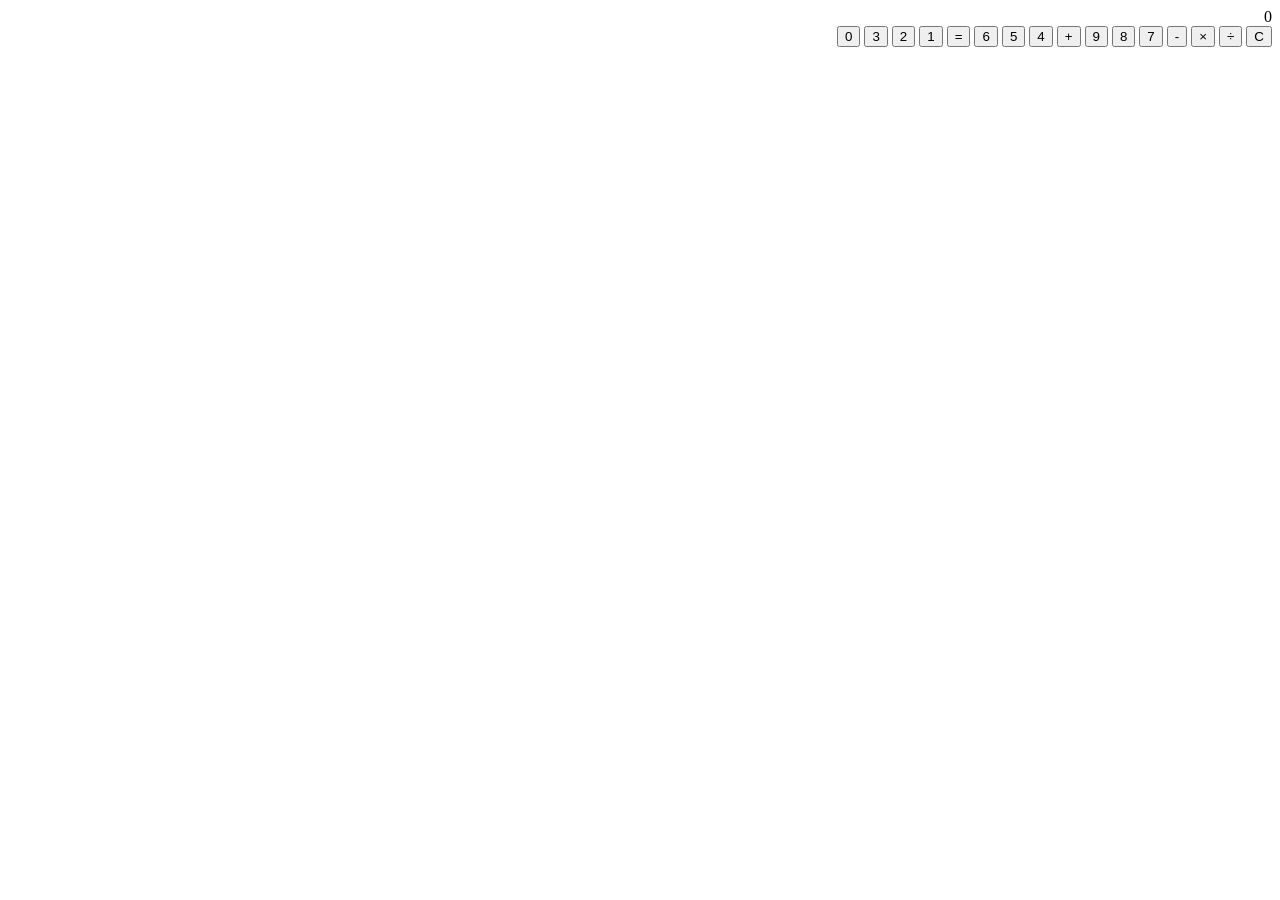
==== hw-l02-03/calculator/index.html @ f967add7 "Create index.html" ====
<!DOCTYPE html>
<html lang="fa" dir="rtl">
<head>
  <meta charset="UTF-8">
  <title>ماشین حساب</title>
  <link rel="stylesheet" href="style.css">
</head>
<body>
  <div class="calculator">
    <div id="display" class="display">0</div>
    <div class="buttons">
      <button id="clearBtn" class="btn-clear">C</button>
      <button class="btn-op" data-op="/">÷</button>
      <button class="btn-op" data-op="*">×</button>
      <button class="btn-op" data-op="-">-</button>
      
      <button class="btn-num" data-num="7">7</button>
      <button class="btn-num" data-num="8">8</button>
      <button class="btn-num" data-num="9">9</button>
      <button class="btn-op" data-op="+">+</button>
      
      <button class="btn-num" data-num="4">4</button>
      <button class="btn-num" data-num="5">5</button>
      <button class="btn-num" data-num="6">6</button>
      <button id="equalBtn" class="btn-equal">=</button>
      
      <button class="btn-num" data-num="1">1</button>
      <button class="btn-num" data-num="2">2</button>
      <button class="btn-num" data-num="3">3</button>
      <button class="btn-num btn-zero" data-num="0">0</button>
    </div>
  </div>
  <script src="script.js"></script>
</body>
</html>
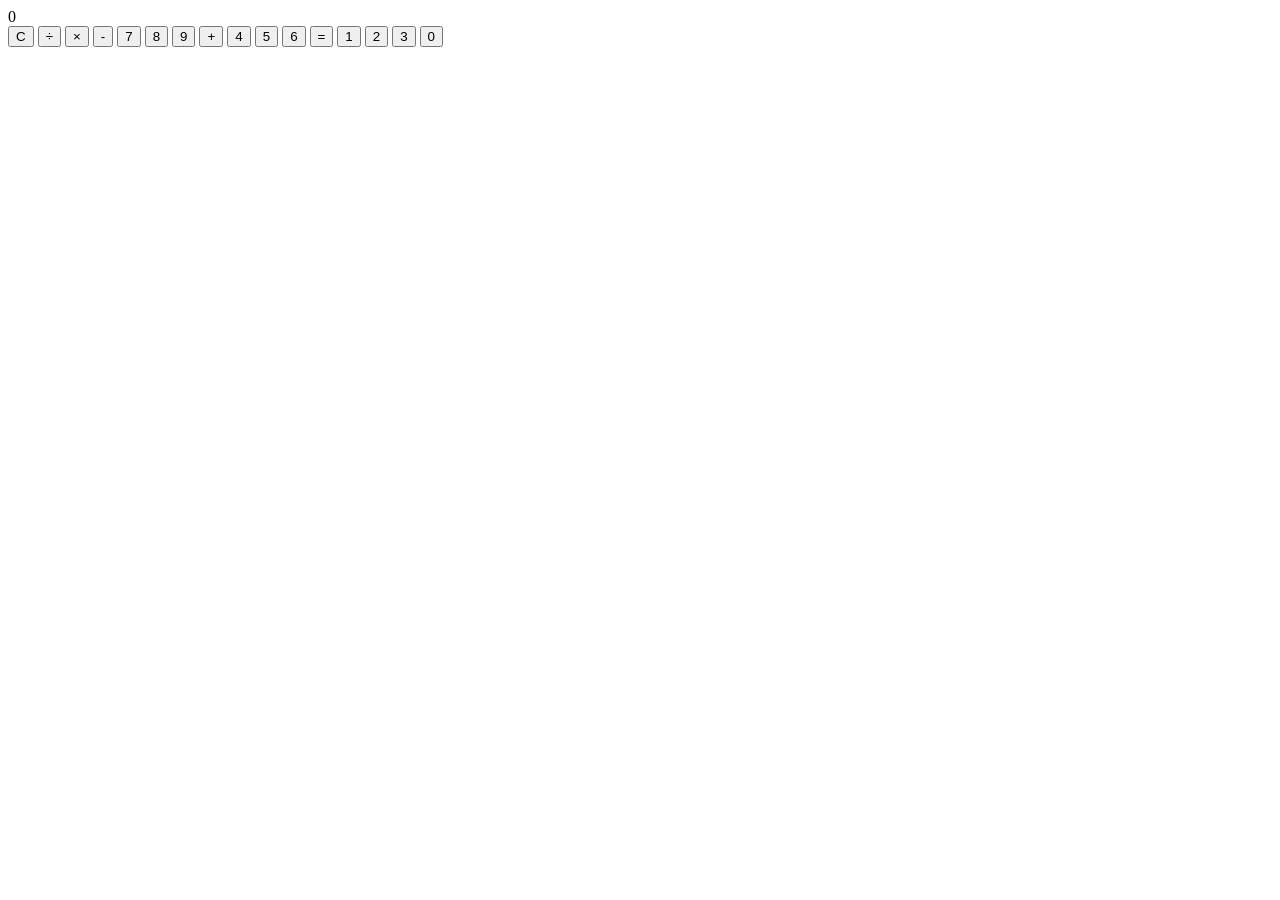
==== commit c8107994: "Update index.html" ====
--- a/hw-l02-03/calculator/index.html
+++ b/hw-l02-03/calculator/index.html
@@ -1,8 +1,8 @@
 <!DOCTYPE html>
-<html lang="fa" dir="rtl">
+<html lang="en" dir="ltr">
 <head>
   <meta charset="UTF-8">
-  <title>ماشین حساب</title>
+  <title>Calculator</title>
   <link rel="stylesheet" href="style.css">
 </head>
 <body>
@@ -13,23 +13,25 @@
       <button class="btn-op" data-op="/">÷</button>
       <button class="btn-op" data-op="*">×</button>
       <button class="btn-op" data-op="-">-</button>
-      
+
       <button class="btn-num" data-num="7">7</button>
       <button class="btn-num" data-num="8">8</button>
       <button class="btn-num" data-num="9">9</button>
       <button class="btn-op" data-op="+">+</button>
-      
+
       <button class="btn-num" data-num="4">4</button>
       <button class="btn-num" data-num="5">5</button>
       <button class="btn-num" data-num="6">6</button>
       <button id="equalBtn" class="btn-equal">=</button>
-      
+
       <button class="btn-num" data-num="1">1</button>
       <button class="btn-num" data-num="2">2</button>
       <button class="btn-num" data-num="3">3</button>
-      <button class="btn-num btn-zero" data-num="0">0</button>
+      <button class="btn-num" data-num="0">0</button>
     </div>
   </div>
   <script src="script.js"></script>
 </body>
 </html>
+
+
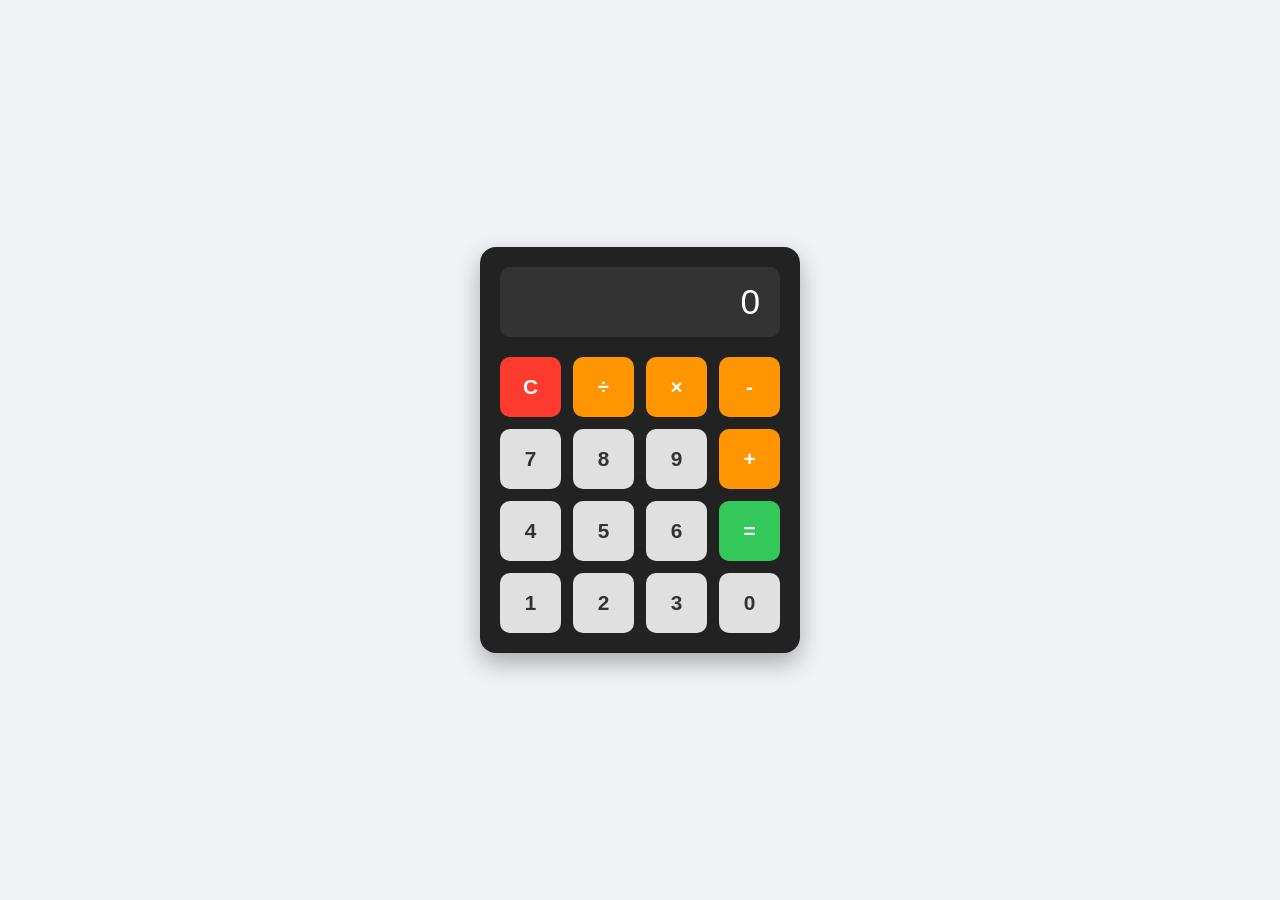
==== commit b2f0db6a: "Update index.html" ====
--- a/hw-l02-03/calculator/index.html
+++ b/hw-l02-03/calculator/index.html
@@ -3,7 +3,94 @@
 <head>
   <meta charset="UTF-8">
   <title>Calculator</title>
-  <link rel="stylesheet" href="style.css">
+  <style>
+    * {
+      box-sizing: border-box;
+      margin: 0;
+      padding: 0;
+      font-family: sans-serif;
+    }
+
+    body {
+      display: flex;
+      justify-content: center;
+      align-items: center;
+      min-height: 100vh;
+      background-color: #f0f2f5;
+    }
+
+    .calculator {
+      background-color: #222;
+      border-radius: 16px;
+      padding: 20px;
+      box-shadow: 0 10px 25px rgba(0, 0, 0, 0.3);
+      width: 320px;
+    }
+
+    .display {
+      background-color: #333;
+      color: #fff;
+      font-size: 2.2rem;
+      text-align: right;
+      padding: 15px 20px;
+      border-radius: 10px;
+      margin-bottom: 20px;
+      overflow-x: auto;
+      min-height: 70px;
+      display: flex;
+      align-items: center;
+      justify-content: flex-end;
+    }
+
+    .buttons {
+      display: grid;
+      grid-template-columns: repeat(4, 1fr);
+      gap: 12px;
+    }
+
+    button {
+      height: 60px;
+      font-size: 1.3rem;
+      font-weight: 600;
+      border: none;
+      border-radius: 10px;
+      cursor: pointer;
+      background-color: #e0e0e0;
+      color: #333;
+      transition: background-color 0.2s, transform 0.1s;
+    }
+
+    button:active {
+      transform: scale(0.96);
+    }
+
+    .btn-op {
+      background-color: #ff9500;
+      color: #fff;
+    }
+
+    .btn-op:hover {
+      background-color: #e08500;
+    }
+
+    .btn-clear {
+      background-color: #ff3b30;
+      color: #fff;
+    }
+
+    .btn-clear:hover {
+      background-color: #d32f2f;
+    }
+
+    .btn-equal {
+      background-color: #34c759;
+      color: #fff;
+    }
+
+    .btn-equal:hover {
+      background-color: #28a745;
+    }
+  </style>
 </head>
 <body>
   <div class="calculator">
@@ -33,5 +120,3 @@
   <script src="script.js"></script>
 </body>
 </html>
-
-
